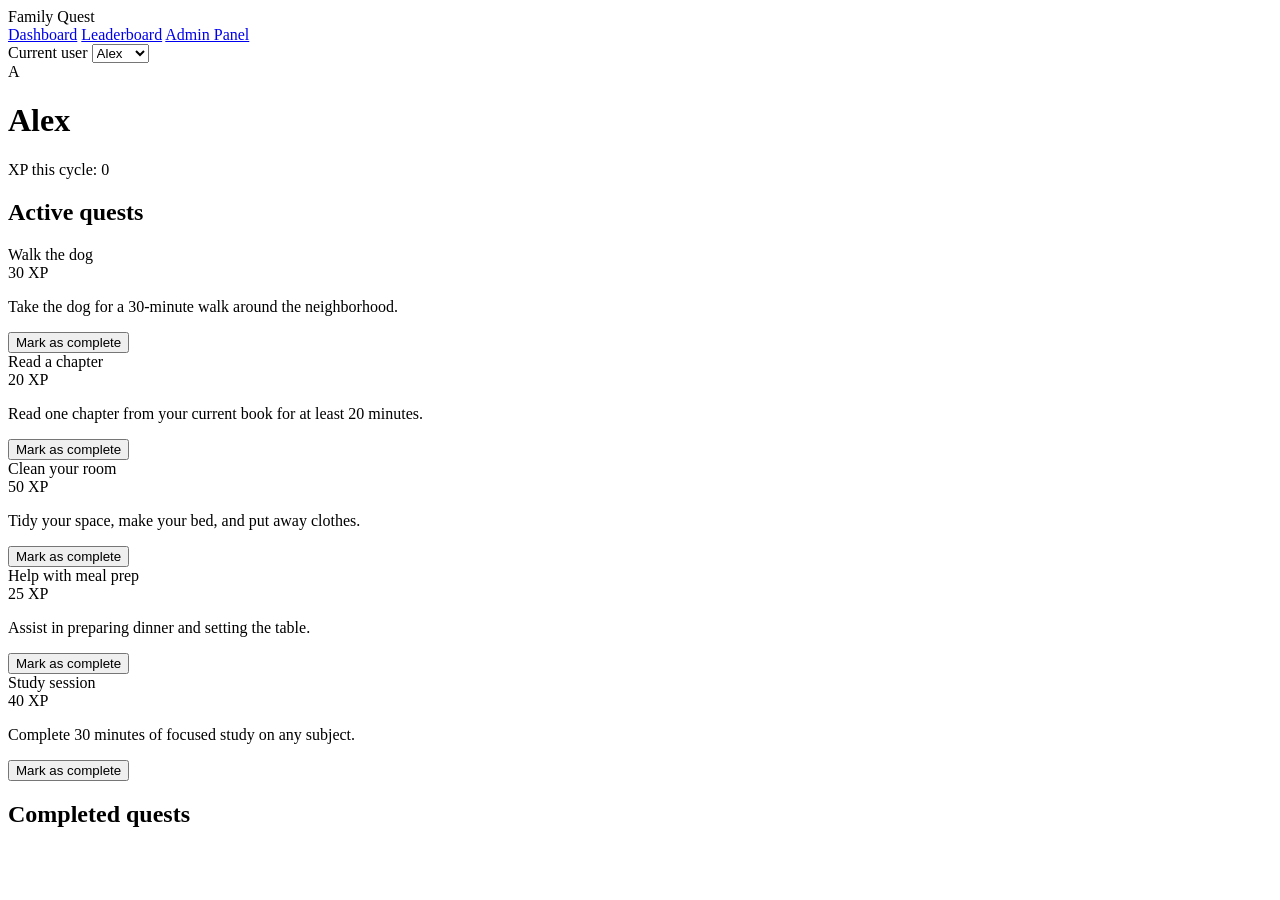
==== index.html @ c9657169 "Initial commit" ====
<!DOCTYPE html>
<html lang="en">
<head>
  <meta charset="UTF-8" />
  <title>Family Quest — Dashboard</title>
  <meta name="viewport" content="width=device-width, initial-scale=1" />
  <link href="styles.css" rel="stylesheet" />
  <script defer src="data.js"></script>
  <script defer src="app.js"></script>
</head>
<body>
  <div class="layout">
    <aside class="sidebar">
      <div class="brand">Family Quest</div>
      <nav>
        <a class="nav-link active" href="./">Dashboard</a>
        <a class="nav-link" href="leaderboard.html">Leaderboard</a>
        <a class="nav-link" href="admin.html">Admin Panel</a>
      </nav>
      <div class="user-switch">
        <label for="userSelect">Current user</label>
        <select id="userSelect"></select>
      </div>
    </aside>

    <main class="content">
      <header class="header">
        <div class="user-info">
          <div class="avatar" id="currentUserAvatar"></div>
          <div>
            <h1 id="currentUserName">Alex</h1>
            <p class="sub">XP this cycle: <span id="currentUserXP">0</span></p>
          </div>
        </div>
      </header>

      <section class="panel">
        <h2>Active quests</h2>
        <div id="activeQuests" class="cards"></div>
      </section>

      <section class="panel">
        <h2>Completed quests</h2>
        <div id="completedQuests" class="cards"></div>
      </section>
    </main>
  </div>

  <template id="questCardTemplate">
    <div class="card quest">
      <div class="card-header">
        <div class="title"></div>
        <div class="xp-badge"></div>
      </div>
      <p class="desc"></p>
      <div class="actions">
        <button class="btn complete">Mark as complete</button>
        <span class="status"></span>
      </div>
    </div>
  </template>

  <script>
    document.addEventListener('DOMContentLoaded', () => {
      window.FQ.initDashboard();
    });
  </script>
</body>
</html>
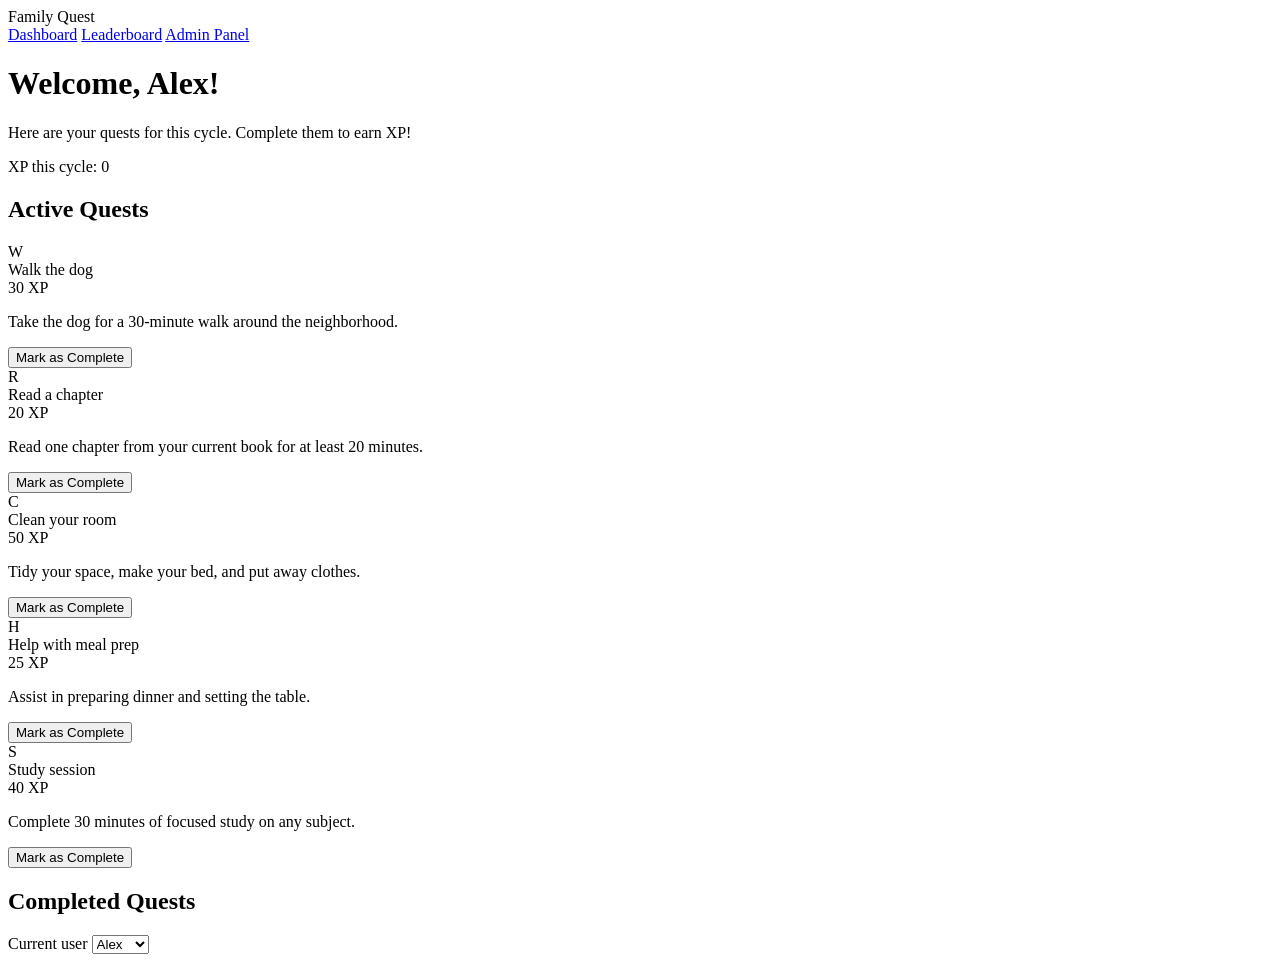
==== commit 0acea135: "dashboard look" ====
--- a/index.html
+++ b/index.html
@@ -5,6 +5,7 @@
   <title>Family Quest — Dashboard</title>
   <meta name="viewport" content="width=device-width, initial-scale=1" />
   <link href="styles.css" rel="stylesheet" />
+  <link href="https://fonts.googleapis.com/css2?family=Inter:wght@400;600;700&display=swap" rel="stylesheet">
   <script defer src="data.js"></script>
   <script defer src="app.js"></script>
 </head>
@@ -17,44 +18,48 @@
         <a class="nav-link" href="leaderboard.html">Leaderboard</a>
         <a class="nav-link" href="admin.html">Admin Panel</a>
       </nav>
-      <div class="user-switch">
-        <label for="userSelect">Current user</label>
-        <select id="userSelect"></select>
-      </div>
-    </aside>
+      </aside>
 
     <main class="content">
       <header class="header">
-        <div class="user-info">
-          <div class="avatar" id="currentUserAvatar"></div>
-          <div>
-            <h1 id="currentUserName">Alex</h1>
-            <p class="sub">XP this cycle: <span id="currentUserXP">0</span></p>
-          </div>
-        </div>
+        <h1 id="welcomeTitle">Welcome, Alex!</h1>
+        <p class="sub">Here are your quests for this cycle. Complete them to earn XP!</p>
       </header>
+      
+      <div class="user-info-bar">
+        <p class="sub-xp">XP this cycle: <span id="currentUserXP">0</span></p>
+      </div>
 
       <section class="panel">
-        <h2>Active quests</h2>
+        <h2>Active Quests</h2>
         <div id="activeQuests" class="cards"></div>
       </section>
 
       <section class="panel">
-        <h2>Completed quests</h2>
+        <h2>Completed Quests</h2>
         <div id="completedQuests" class="cards"></div>
       </section>
     </main>
+
+    <div class="user-switch-bottom">
+        <label for="userSelect">Current user</label>
+        <select id="userSelect"></select>
+    </div>
+
   </div>
 
   <template id="questCardTemplate">
     <div class="card quest">
       <div class="card-header">
-        <div class="title"></div>
-        <div class="xp-badge"></div>
+        <div class="icon-placeholder"></div>
+        <div class="title-wrap">
+          <div class="title"></div>
+          <div class="xp-badge"></div>
+        </div>
       </div>
       <p class="desc"></p>
       <div class="actions">
-        <button class="btn complete">Mark as complete</button>
+        <button class="btn success complete">Mark as Complete</button>
         <span class="status"></span>
       </div>
     </div>
@@ -66,4 +71,4 @@
     });
   </script>
 </body>
-</html>
+</html>
